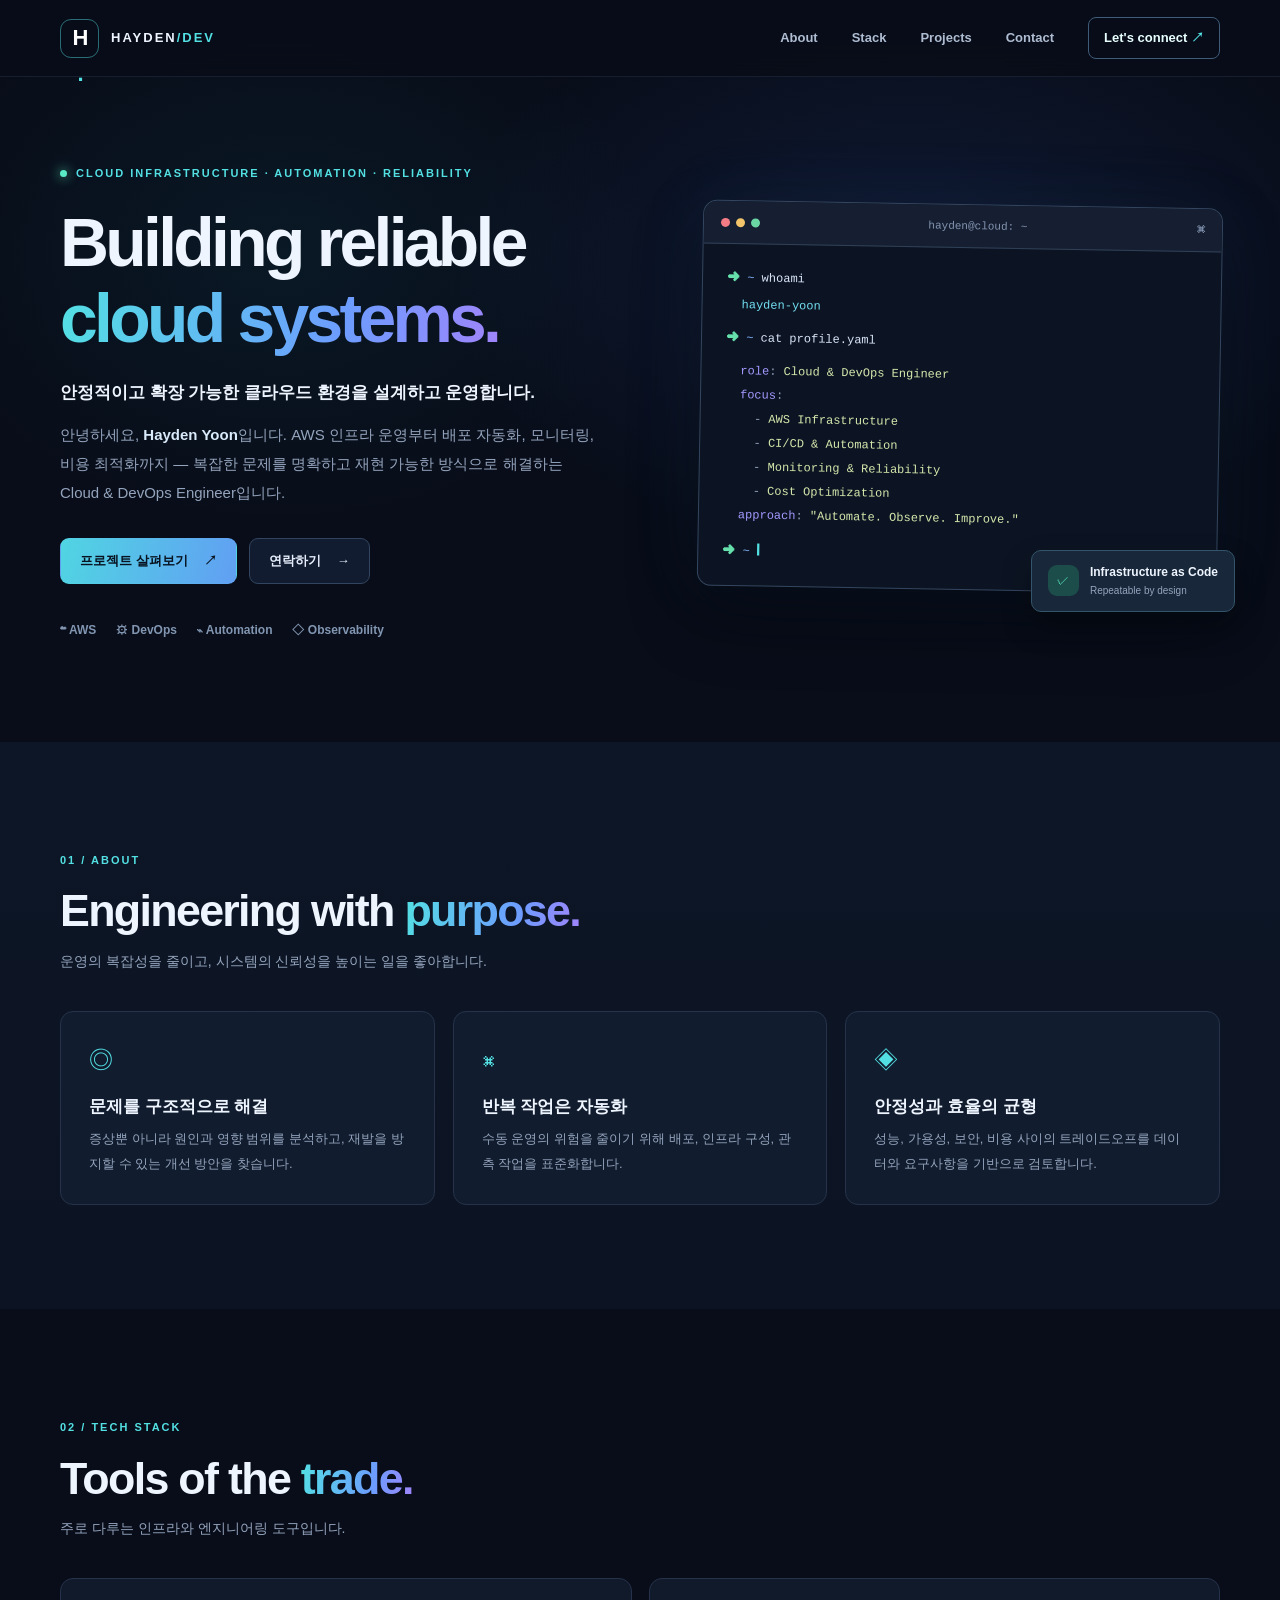
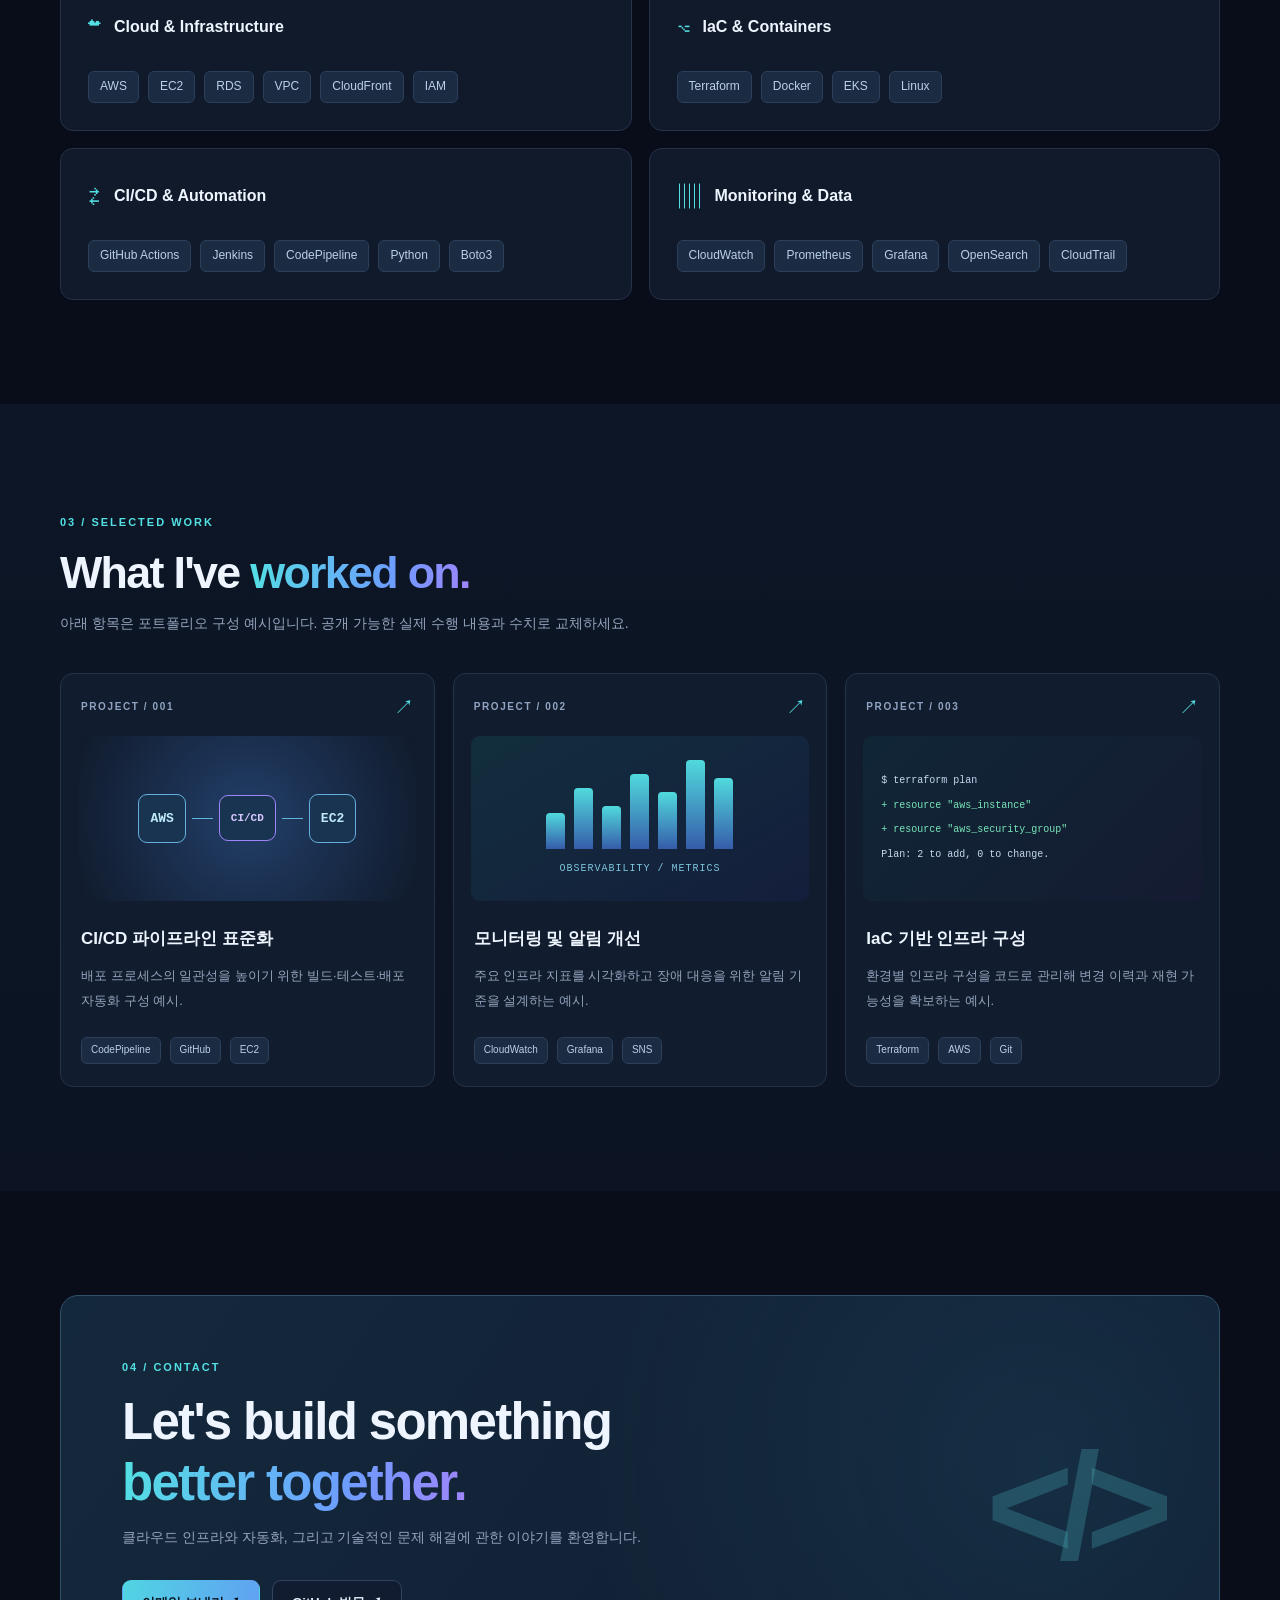
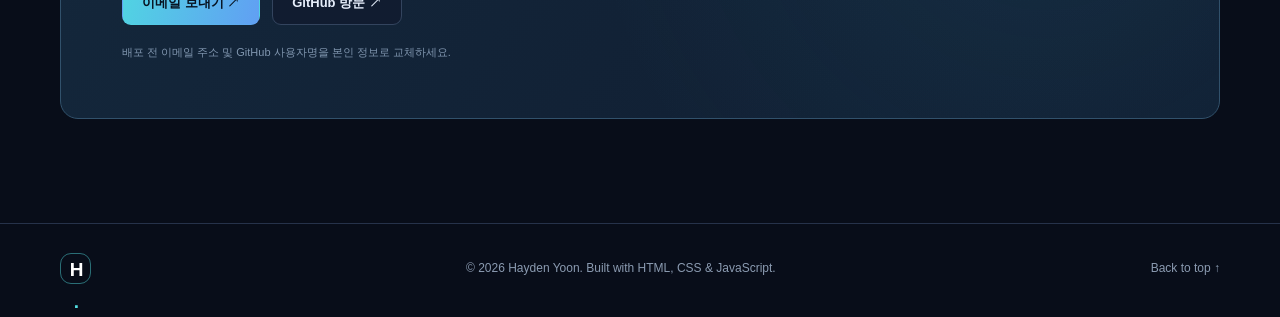
==== index.html @ d654cdaf "Add files via upload" ====
<!doctype html>
<html lang="ko">
<head>
  <meta charset="utf-8">
  <meta name="viewport" content="width=device-width, initial-scale=1">
  <meta name="theme-color" content="#080d19">
  <meta name="description" content="AWS Cloud & DevOps Engineer 포트폴리오 — 클라우드 아키텍처, 운영 자동화, 관측 가능성, 안정성 엔지니어링.">
  <title>Hayden Yoon | Cloud & DevOps Engineer</title>
  <link rel="icon" type="image/svg+xml" href="assets/favicon.svg">
  <link rel="stylesheet" href="assets/style.css">
  <script defer src="assets/main.js"></script>
</head>
<body>
  <a class="skip-link" href="#main">본문으로 이동</a>
  <div class="page-glow" aria-hidden="true"></div>
  <header class="site-header">
    <nav class="nav container" aria-label="주 메뉴">
      <a class="brand" href="#home" aria-label="홈으로 이동"><span class="brand-mark">H<span>.</span></span><span class="brand-name">HAYDEN<span class="brand-muted">/DEV</span></span></a>
      <button class="menu-toggle" aria-label="메뉴 열기" aria-expanded="false" aria-controls="nav-links"><span></span><span></span><span></span></button>
      <div class="nav-links" id="nav-links">
        <a href="#about">About</a><a href="#skills">Stack</a><a href="#projects">Projects</a><a href="#contact">Contact</a>
        <a class="nav-cta" href="#contact">Let's connect <span aria-hidden="true">↗</span></a>
      </div>
    </nav>
  </header>
  <main id="main">
    <section class="hero container" id="home" aria-labelledby="hero-title">
      <div class="hero-copy">
        <p class="eyebrow"><span class="signal"></span> CLOUD INFRASTRUCTURE · AUTOMATION · RELIABILITY</p>
        <h1 id="hero-title">Building reliable<br><span class="gradient-text">cloud systems.</span></h1>
        <p class="hero-korean">안정적이고 확장 가능한 클라우드 환경을 설계하고 운영합니다.</p>
        <p class="hero-description">안녕하세요, <strong>Hayden Yoon</strong>입니다. AWS 인프라 운영부터 배포 자동화, 모니터링, 비용 최적화까지 — 복잡한 문제를 명확하고 재현 가능한 방식으로 해결하는 Cloud &amp; DevOps Engineer입니다.</p>
        <div class="hero-actions"><a class="button primary" href="#projects">프로젝트 살펴보기 <span aria-hidden="true">↗</span></a><a class="button secondary" href="#contact">연락하기 <span aria-hidden="true">→</span></a></div>
        <div class="hero-tags"><span>☁ AWS</span><span>⚙ DevOps</span><span>⌁ Automation</span><span>◇ Observability</span></div>
      </div>
      <div class="terminal-wrap" aria-label="엔지니어 프로필 터미널 스타일 소개">
        <div class="terminal"><div class="terminal-top"><span class="dots"><i></i><i></i><i></i></span><span>hayden@cloud: ~</span><span class="terminal-icon">⌘</span></div>
          <div class="terminal-body"><div><span class="prompt">➜</span> <span class="path">~</span> whoami</div><p class="terminal-highlight">hayden-yoon</p><div><span class="prompt">➜</span> <span class="path">~</span> cat profile.yaml</div><div class="yaml"><div><span class="key">role</span>: <span class="value">Cloud &amp; DevOps Engineer</span></div><div><span class="key">focus</span>:</div><div>  - <span class="value">AWS Infrastructure</span></div><div>  - <span class="value">CI/CD &amp; Automation</span></div><div>  - <span class="value">Monitoring &amp; Reliability</span></div><div>  - <span class="value">Cost Optimization</span></div><div><span class="key">approach</span>: <span class="value">"Automate. Observe. Improve."</span></div></div><div><span class="prompt">➜</span> <span class="path">~</span> <span class="cursor">▍</span></div></div>
        </div><div class="floating-note"><span class="note-icon">✓</span><span><strong>Infrastructure as Code</strong><small>Repeatable by design</small></span></div>
      </div>
    </section>
    <section class="section section-about" id="about"><div class="container"><div class="section-heading"><span class="section-num">01 / ABOUT</span><h2>Engineering with <span class="gradient-text">purpose.</span></h2><p>운영의 복잡성을 줄이고, 시스템의 신뢰성을 높이는 일을 좋아합니다.</p></div><div class="about-grid"><div class="about-feature"><div class="feature-icon">◎</div><h3>문제를 구조적으로 해결</h3><p>증상뿐 아니라 원인과 영향 범위를 분석하고, 재발을 방지할 수 있는 개선 방안을 찾습니다.</p></div><div class="about-feature"><div class="feature-icon">⌘</div><h3>반복 작업은 자동화</h3><p>수동 운영의 위험을 줄이기 위해 배포, 인프라 구성, 관측 작업을 표준화합니다.</p></div><div class="about-feature"><div class="feature-icon">◈</div><h3>안정성과 효율의 균형</h3><p>성능, 가용성, 보안, 비용 사이의 트레이드오프를 데이터와 요구사항을 기반으로 검토합니다.</p></div></div></div></section>
    <section class="section" id="skills"><div class="container"><div class="section-heading"><span class="section-num">02 / TECH STACK</span><h2>Tools of the <span class="gradient-text">trade.</span></h2><p>주로 다루는 인프라와 엔지니어링 도구입니다.</p></div><div class="skills-grid">
      <article class="skill-card"><div class="skill-card-top"><span class="skill-symbol">☁</span><h3>Cloud &amp; Infrastructure</h3></div><div class="chip-list"><span>AWS</span><span>EC2</span><span>RDS</span><span>VPC</span><span>CloudFront</span><span>IAM</span></div></article>
      <article class="skill-card"><div class="skill-card-top"><span class="skill-symbol">⌥</span><h3>IaC &amp; Containers</h3></div><div class="chip-list"><span>Terraform</span><span>Docker</span><span>EKS</span><span>Linux</span></div></article>
      <article class="skill-card"><div class="skill-card-top"><span class="skill-symbol">⇄</span><h3>CI/CD &amp; Automation</h3></div><div class="chip-list"><span>GitHub Actions</span><span>Jenkins</span><span>CodePipeline</span><span>Python</span><span>Boto3</span></div></article>
      <article class="skill-card"><div class="skill-card-top"><span class="skill-symbol">▥</span><h3>Monitoring &amp; Data</h3></div><div class="chip-list"><span>CloudWatch</span><span>Prometheus</span><span>Grafana</span><span>OpenSearch</span><span>CloudTrail</span></div></article>
    </div></div></section>
    <section class="section section-projects" id="projects"><div class="container"><div class="section-heading"><span class="section-num">03 / SELECTED WORK</span><h2>What I've <span class="gradient-text">worked on.</span></h2><p>아래 항목은 포트폴리오 구성 예시입니다. 공개 가능한 실제 수행 내용과 수치로 교체하세요.</p></div><div class="project-grid">
      <article class="project-card"><div class="project-top"><span class="project-index">PROJECT / 001</span><span class="project-decoration">↗</span></div><div class="project-visual visual-one" aria-hidden="true"><span class="visual-node">AWS</span><span class="visual-line"></span><span class="visual-node small">CI/CD</span><span class="visual-line"></span><span class="visual-node">EC2</span></div><div class="project-content"><h3>CI/CD 파이프라인 표준화</h3><p>배포 프로세스의 일관성을 높이기 위한 빌드·테스트·배포 자동화 구성 예시.</p><div class="project-tags"><span>CodePipeline</span><span>GitHub</span><span>EC2</span></div></div></article>
      <article class="project-card"><div class="project-top"><span class="project-index">PROJECT / 002</span><span class="project-decoration">↗</span></div><div class="project-visual visual-two" aria-hidden="true"><div class="bar-chart"><i></i><i></i><i></i><i></i><i></i><i></i><i></i></div><span class="chart-label">OBSERVABILITY / METRICS</span></div><div class="project-content"><h3>모니터링 및 알림 개선</h3><p>주요 인프라 지표를 시각화하고 장애 대응을 위한 알림 기준을 설계하는 예시.</p><div class="project-tags"><span>CloudWatch</span><span>Grafana</span><span>SNS</span></div></div></article>
      <article class="project-card"><div class="project-top"><span class="project-index">PROJECT / 003</span><span class="project-decoration">↗</span></div><div class="project-visual visual-three" aria-hidden="true"><div class="code-lines"><span>$ terraform plan</span><span class="green">+ resource "aws_instance"</span><span class="green">+ resource "aws_security_group"</span><span>Plan: 2 to add, 0 to change.</span></div></div><div class="project-content"><h3>IaC 기반 인프라 구성</h3><p>환경별 인프라 구성을 코드로 관리해 변경 이력과 재현 가능성을 확보하는 예시.</p><div class="project-tags"><span>Terraform</span><span>AWS</span><span>Git</span></div></div></article>
    </div></div></section>
    <section class="section contact-section" id="contact"><div class="container"><div class="contact-panel"><div><span class="section-num">04 / CONTACT</span><h2>Let's build something<br><span class="gradient-text">better together.</span></h2><p>클라우드 인프라와 자동화, 그리고 기술적인 문제 해결에 관한 이야기를 환영합니다.</p><div class="contact-actions"><a class="button primary" id="email-link" href="mailto:YOUR_EMAIL@example.com">이메일 보내기 ↗</a><a class="button secondary" id="github-link" href="https://github.com/YOUR_USERNAME" target="_blank" rel="noopener noreferrer">GitHub 방문 ↗</a></div><p class="contact-hint">배포 전 이메일 주소 및 GitHub 사용자명을 본인 정보로 교체하세요.</p></div><div class="contact-decoration" aria-hidden="true">&lt;/&gt;</div></div></div></section>
  </main>
  <footer class="site-footer"><div class="container footer-inner"><a class="footer-brand" href="#home">H<span>.</span></a><span>© <span id="year">2026</span> Hayden Yoon. Built with HTML, CSS &amp; JavaScript.</span><a href="#home">Back to top ↑</a></div></footer>
</body></html>
---- assets/style.css ----
:root{color-scheme:dark;--bg:#080d19;--panel:#101a2b;--panel-soft:#101728;--line:#26324a;--text:#eef5ff;--muted:#94a4bd;--cyan:#53e0e3;--blue:#6d9cff;--violet:#a084fb;--max:1160px}*{box-sizing:border-box}html{scroll-behavior:smooth;scroll-padding-top:90px}body{margin:0;background:var(--bg);color:var(--text);font-family:Inter,ui-sans-serif,-apple-system,BlinkMacSystemFont,"Segoe UI",sans-serif;line-height:1.65;-webkit-font-smoothing:antialiased}a{color:inherit;text-decoration:none}button{font:inherit}.container{width:min(var(--max),calc(100% - 48px));margin:auto}.page-glow{position:absolute;z-index:-1;inset:0 0 auto;height:790px;pointer-events:none;background:radial-gradient(ellipse 600px 370px at 71% 34%,rgba(54,91,189,.17),transparent 78%),radial-gradient(ellipse 500px 360px at 22% 32%,rgba(26,141,162,.09),transparent 75%)}.skip-link{position:absolute;left:10px;top:-80px;background:#fff;color:#111;padding:10px;z-index:20}.skip-link:focus{top:10px}.site-header{position:sticky;top:0;z-index:10;border-bottom:1px solid rgba(130,157,200,.13);background:rgba(8,13,25,.88);backdrop-filter:blur(20px)}.nav{height:76px;display:flex;align-items:center;justify-content:space-between}.brand{display:flex;align-items:center;gap:12px;font-size:13px;letter-spacing:2px;font-weight:800}.brand-mark,.footer-brand{display:grid;place-items:center;width:39px;height:39px;border:1px solid rgba(83,224,227,.46);border-radius:11px;font-size:22px;font-weight:900;letter-spacing:-2px;color:#fff}.brand-mark span,.footer-brand span{color:var(--cyan)}.brand-muted{color:var(--cyan)}.nav-links{display:flex;align-items:center;gap:34px}.nav-links>a{font-size:13px;color:#afbdd2;font-weight:600;transition:color .2s}.nav-links>a:hover,.nav-links>a:focus-visible{color:var(--cyan)}.nav-links .nav-cta{border:1px solid #3e5c78;border-radius:8px;padding:9px 15px;color:#e8ffff}.nav-cta span{color:var(--cyan)}.menu-toggle{display:none}.hero{min-height:665px;display:grid;grid-template-columns:1.12fr 1fr;align-items:center;gap:58px;padding-top:75px;padding-bottom:100px}.eyebrow,.section-num{font-size:11px;letter-spacing:2px;font-weight:800;color:var(--cyan)}.eyebrow{display:flex;align-items:center;gap:9px;white-space:nowrap}.signal{width:7px;height:7px;border-radius:50%;background:#59ebc5;box-shadow:0 0 12px #59ebc5}.hero h1{font-size:clamp(46px,5.3vw,75px);line-height:1.12;letter-spacing:-3.7px;margin:22px 0 22px;font-weight:850}.gradient-text{background:linear-gradient(100deg,var(--cyan),var(--blue) 65%,var(--violet));color:transparent;background-clip:text;-webkit-background-clip:text}.hero-korean{font-size:17px;font-weight:650;margin:0 0 13px}.hero-description{max-width:540px;font-size:15px;color:var(--muted);line-height:1.95;margin:0}.hero-description strong{color:#d9eafa}.hero-actions,.contact-actions{display:flex;gap:12px;flex-wrap:wrap;margin-top:31px}.button{min-height:45px;display:inline-flex;align-items:center;justify-content:center;gap:16px;padding:11px 19px;border:1px solid var(--line);border-radius:9px;font-size:13px;font-weight:750;transition:transform .2s,background .2s,border-color .2s}.button:hover{transform:translateY(-2px)}.button:focus-visible,.nav a:focus-visible,.menu-toggle:focus-visible{outline:2px solid var(--cyan);outline-offset:4px}.button.primary{background:linear-gradient(105deg,#50d5e2,#619ff3);color:#071321;border-color:transparent}.button.secondary{background:#111c30;color:#e6eefb;border-color:#33445e}.button.secondary:hover{border-color:var(--cyan)}.hero-tags{display:flex;flex-wrap:wrap;gap:20px;margin-top:37px;color:#8296b2;font-size:12px;font-weight:650}.terminal-wrap{position:relative}.terminal{border:1px solid #34465f;border-radius:14px;background:#0c1423;box-shadow:0 30px 70px rgba(0,0,0,.32),0 0 75px rgba(51,120,192,.09);transform:rotate(1deg);overflow:hidden}.terminal-top{height:43px;background:#161f31;border-bottom:1px solid #304057;display:flex;align-items:center;justify-content:space-between;padding:0 17px;color:#8394b1;font-size:11px;font-family:ui-monospace,SFMono-Regular,Consolas,monospace}.dots{display:flex;gap:6px}.dots i{display:block;border-radius:50%;width:9px;height:9px;background:#f47c85}.dots i:nth-child(2){background:#f2c56a}.dots i:nth-child(3){background:#6ad6a4}.terminal-icon{font-size:18px}.terminal-body{min-height:333px;padding:22px 25px;font-family:ui-monospace,SFMono-Regular,Consolas,monospace;font-size:12px;line-height:2;color:#d8e4f7}.prompt{color:#67e1ac}.path{color:#82b4ff}.terminal-highlight{color:#72def0;margin:3px 0 9px 14px}.yaml{padding-left:14px;margin:9px 0 12px;color:#93a2bc;white-space:pre-wrap}.key{color:#a599ff}.value{color:#d6e7ac}.cursor{color:var(--cyan);animation:blink 1s infinite}@keyframes blink{50%{opacity:0}}.floating-note{position:absolute;bottom:-22px;right:-15px;display:flex;gap:11px;align-items:center;padding:12px 16px;background:#182739;border:1px solid #33546a;box-shadow:0 14px 30px #0005;border-radius:10px;font-size:12px}.note-icon{display:grid;place-items:center;width:31px;height:31px;border-radius:9px;color:#56eebc;background:#1c4d4a}.floating-note strong,.floating-note small{display:block}.floating-note small{color:var(--muted)}.section{padding:104px 0}.section-about,.section-projects{background:linear-gradient(180deg,#0d1626,#0c1423)}.section-heading{margin-bottom:38px}.section-heading h2,.contact-panel h2{margin:12px 0;font-size:clamp(30px,3.5vw,45px);line-height:1.2;letter-spacing:-1.7px}.section-heading p,.contact-panel p{margin:0;color:var(--muted);font-size:14px}.about-grid{display:grid;grid-template-columns:repeat(3,1fr);gap:18px}.about-feature,.skill-card,.project-card{border:1px solid var(--line);background:rgba(20,31,50,.74);border-radius:13px}.about-feature{padding:28px}.feature-icon{font-size:24px;color:var(--cyan)}.about-feature h3{font-size:17px;margin:13px 0 6px}.about-feature p,.project-content p{color:var(--muted);font-size:13px;line-height:1.9;margin:0}.skills-grid{display:grid;grid-template-columns:repeat(2,1fr);gap:17px}.skill-card{padding:27px}.skill-card-top{display:flex;align-items:center;gap:13px;margin-bottom:23px}.skill-symbol{font-size:25px;color:var(--cyan)}.skill-card h3{font-size:16px;margin:0}.chip-list,.project-tags{display:flex;gap:9px;flex-wrap:wrap}.chip-list span,.project-tags span{font-size:12px;color:#bad0e8;background:#1b2b42;border:1px solid #2c405b;border-radius:6px;padding:5px 11px}.project-grid{display:grid;grid-template-columns:repeat(3,1fr);gap:18px}.project-card{overflow:hidden;display:flex;flex-direction:column;transition:transform .2s,border-color .2s}.project-card:hover{transform:translateY(-4px);border-color:#557b9c}.project-top{padding:17px 20px 0;display:flex;align-items:center;justify-content:space-between}.project-index{color:#91a5c2;font-size:10px;font-weight:800;letter-spacing:1.6px}.project-decoration{color:var(--cyan);font-size:20px}.project-visual{height:165px;margin:12px 17px 0;border-radius:9px;display:flex;justify-content:center;align-items:center;overflow:hidden}.visual-one{background:radial-gradient(circle at 50% 50%,#223f69,#101a2b);gap:6px}.visual-node{border:1px solid #66afdc;padding:13px 11px;border-radius:9px;background:#193451;color:#bfeafa;font-family:monospace;font-size:13px;font-weight:800}.visual-node.small{color:#d6c7ff;border-color:#a084fb;font-size:11px}.visual-line{height:1px;width:21px;background:#61b5db}.visual-two{background:linear-gradient(150deg,#122e3d,#141e3c);flex-direction:column;gap:12px}.bar-chart{height:89px;display:flex;align-items:end;gap:9px}.bar-chart i{display:block;width:19px;border-radius:4px 4px 0 0;background:linear-gradient(#50dadd,#365caa);height:40%}.bar-chart i:nth-child(2){height:68%}.bar-chart i:nth-child(3){height:48%}.bar-chart i:nth-child(4){height:84%}.bar-chart i:nth-child(5){height:64%}.bar-chart i:nth-child(6){height:100%}.bar-chart i:nth-child(7){height:79%}.chart-label{color:#7dc5db;font-size:10px;letter-spacing:1px;font-family:monospace}.visual-three{background:linear-gradient(135deg,#102636,#151b32);justify-content:flex-start;padding:18px}.code-lines{display:flex;flex-direction:column;font-size:10px;gap:8px;color:#c4d9f1;font-family:ui-monospace,monospace}.code-lines .green{color:#79e6ba}.project-content{padding:24px 20px 22px;flex:1;display:flex;flex-direction:column}.project-content h3{font-size:17px;margin:0 0 11px}.project-tags{margin-top:auto;padding-top:24px}.project-tags span{font-size:10px;padding:4px 9px}.contact-panel{border:1px solid #31516b;border-radius:18px;background:radial-gradient(circle at 85% 40%,rgba(51,145,170,.13),transparent 45%),linear-gradient(125deg,#14283c,#101d31);padding:57px 61px;display:flex;align-items:center;justify-content:space-between;gap:30px}.contact-panel h2{font-size:clamp(33px,4vw,51px)}.contact-panel p{max-width:540px}.contact-decoration{font-weight:900;color:rgba(93,216,221,.22);font-size:clamp(70px,12vw,150px);white-space:nowrap;letter-spacing:-15px}.contact-hint{font-size:11px!important;margin-top:18px!important;color:#8096af!important}.site-footer{border-top:1px solid var(--line);padding:29px 0}.footer-inner{display:flex;align-items:center;justify-content:space-between;gap:15px;color:#8b9bb1;font-size:12px}.footer-brand{width:31px;height:31px;font-size:19px}.footer-inner a:last-child:hover{color:var(--cyan)}@media(max-width:980px){.hero{grid-template-columns:1fr;gap:60px;padding-top:85px}.hero-copy{max-width:690px}.terminal-wrap{width:min(100%,580px);margin:auto}.project-grid{grid-template-columns:repeat(2,1fr)}.contact-decoration{display:none}}@media(max-width:670px){.container{width:min(var(--max),calc(100% - 36px))}.nav{height:65px}.menu-toggle{display:flex;flex-direction:column;gap:5px;justify-content:center;align-items:center;width:42px;height:42px;border:1px solid #35455d;background:#141e2d;border-radius:8px;cursor:pointer}.menu-toggle span{width:18px;height:2px;background:#c4d7ea}.nav-links{display:none;position:absolute;top:64px;left:0;right:0;background:#0d1728;border-bottom:1px solid var(--line);padding:22px;flex-direction:column;align-items:stretch;gap:18px}.nav-links.open{display:flex}.nav-links a{font-size:15px}.nav-links .nav-cta{text-align:center}.hero{padding-top:63px;padding-bottom:76px;min-height:0;gap:46px}.hero h1{font-size:clamp(42px,10vw,62px);letter-spacing:-2.6px}.eyebrow{font-size:9px;letter-spacing:1px;white-space:normal}.hero-korean{font-size:15px}.hero-description{font-size:14px}.hero-tags{gap:12px}.terminal-body{font-size:10px;padding:17px;min-height:292px}.floating-note{right:0}.section{padding:75px 0}.about-grid,.skills-grid,.project-grid{grid-template-columns:1fr}.contact-panel{padding:35px 23px}.contact-panel h2{font-size:34px}.footer-inner{flex-wrap:wrap}.footer-inner span{order:3;width:100%}}@media(prefers-reduced-motion:reduce){html{scroll-behavior:auto}*,*:before,*:after{animation:none!important;transition:none!important}}
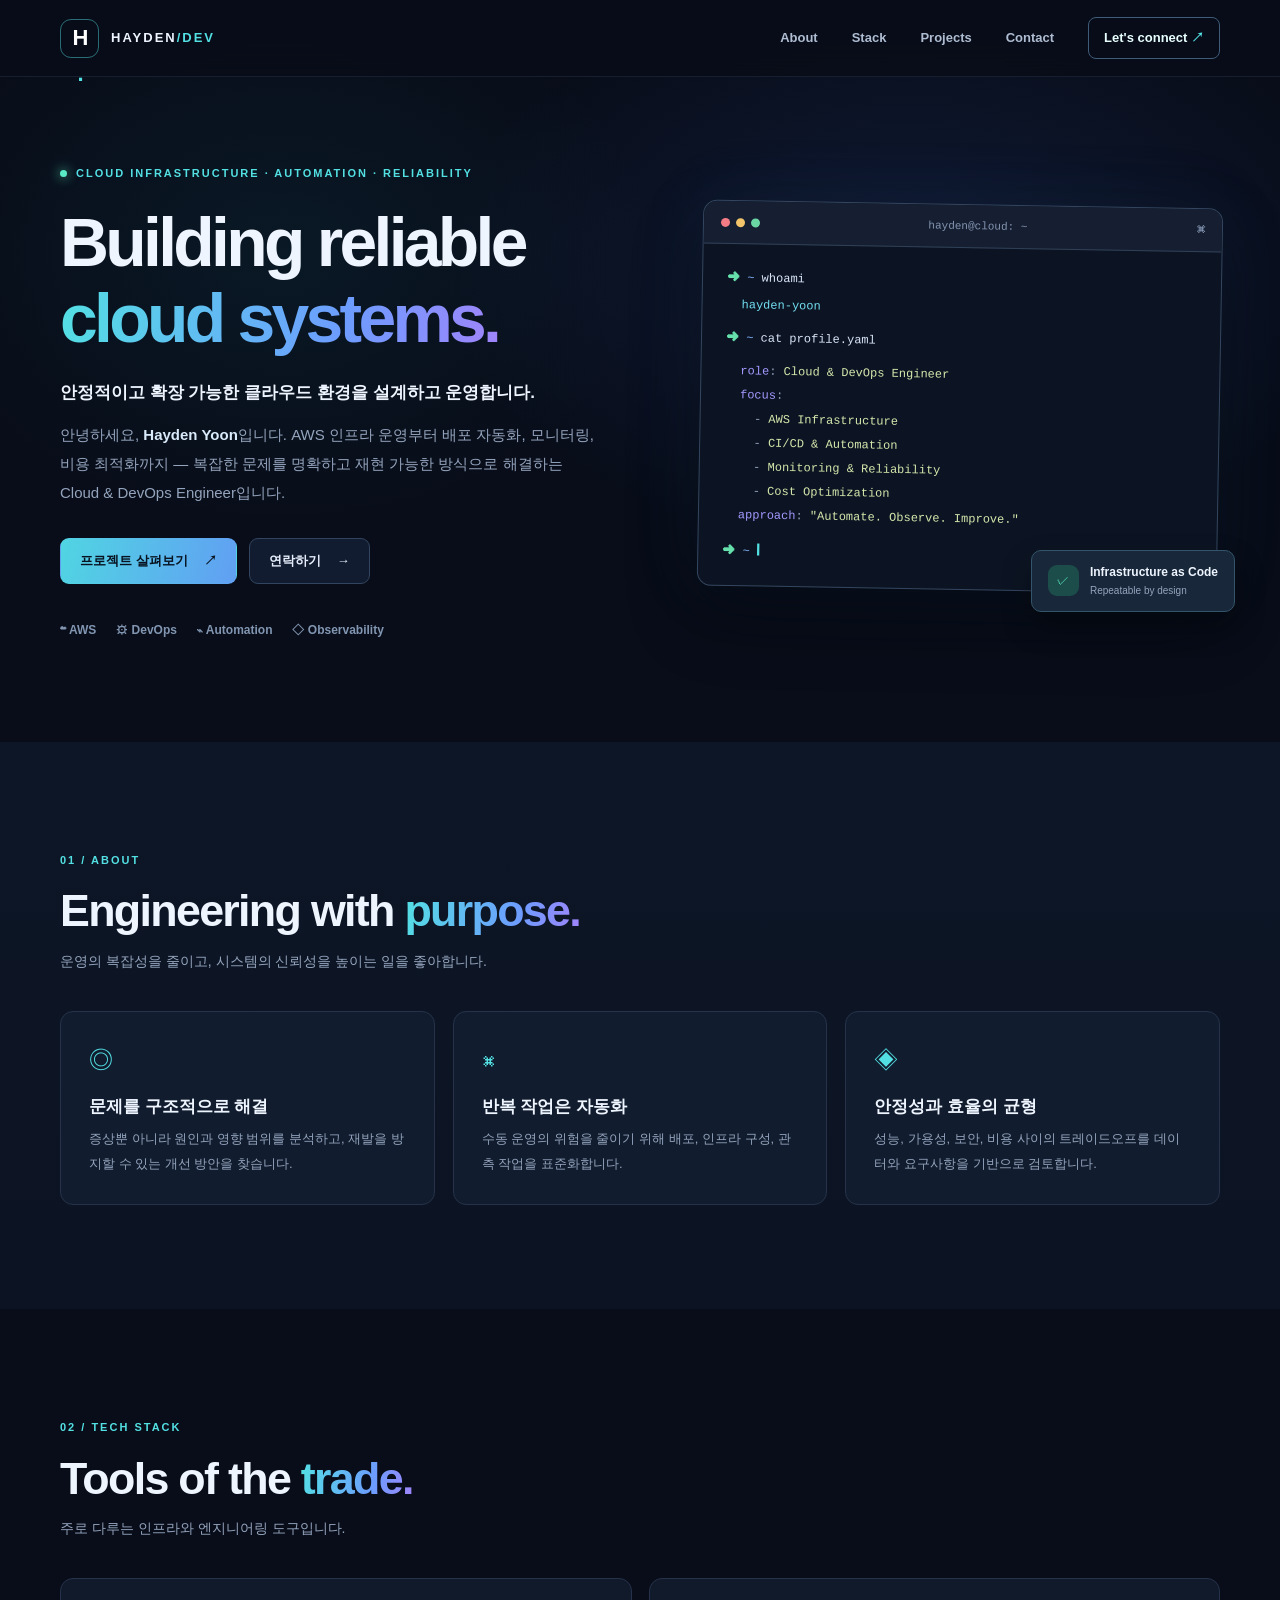
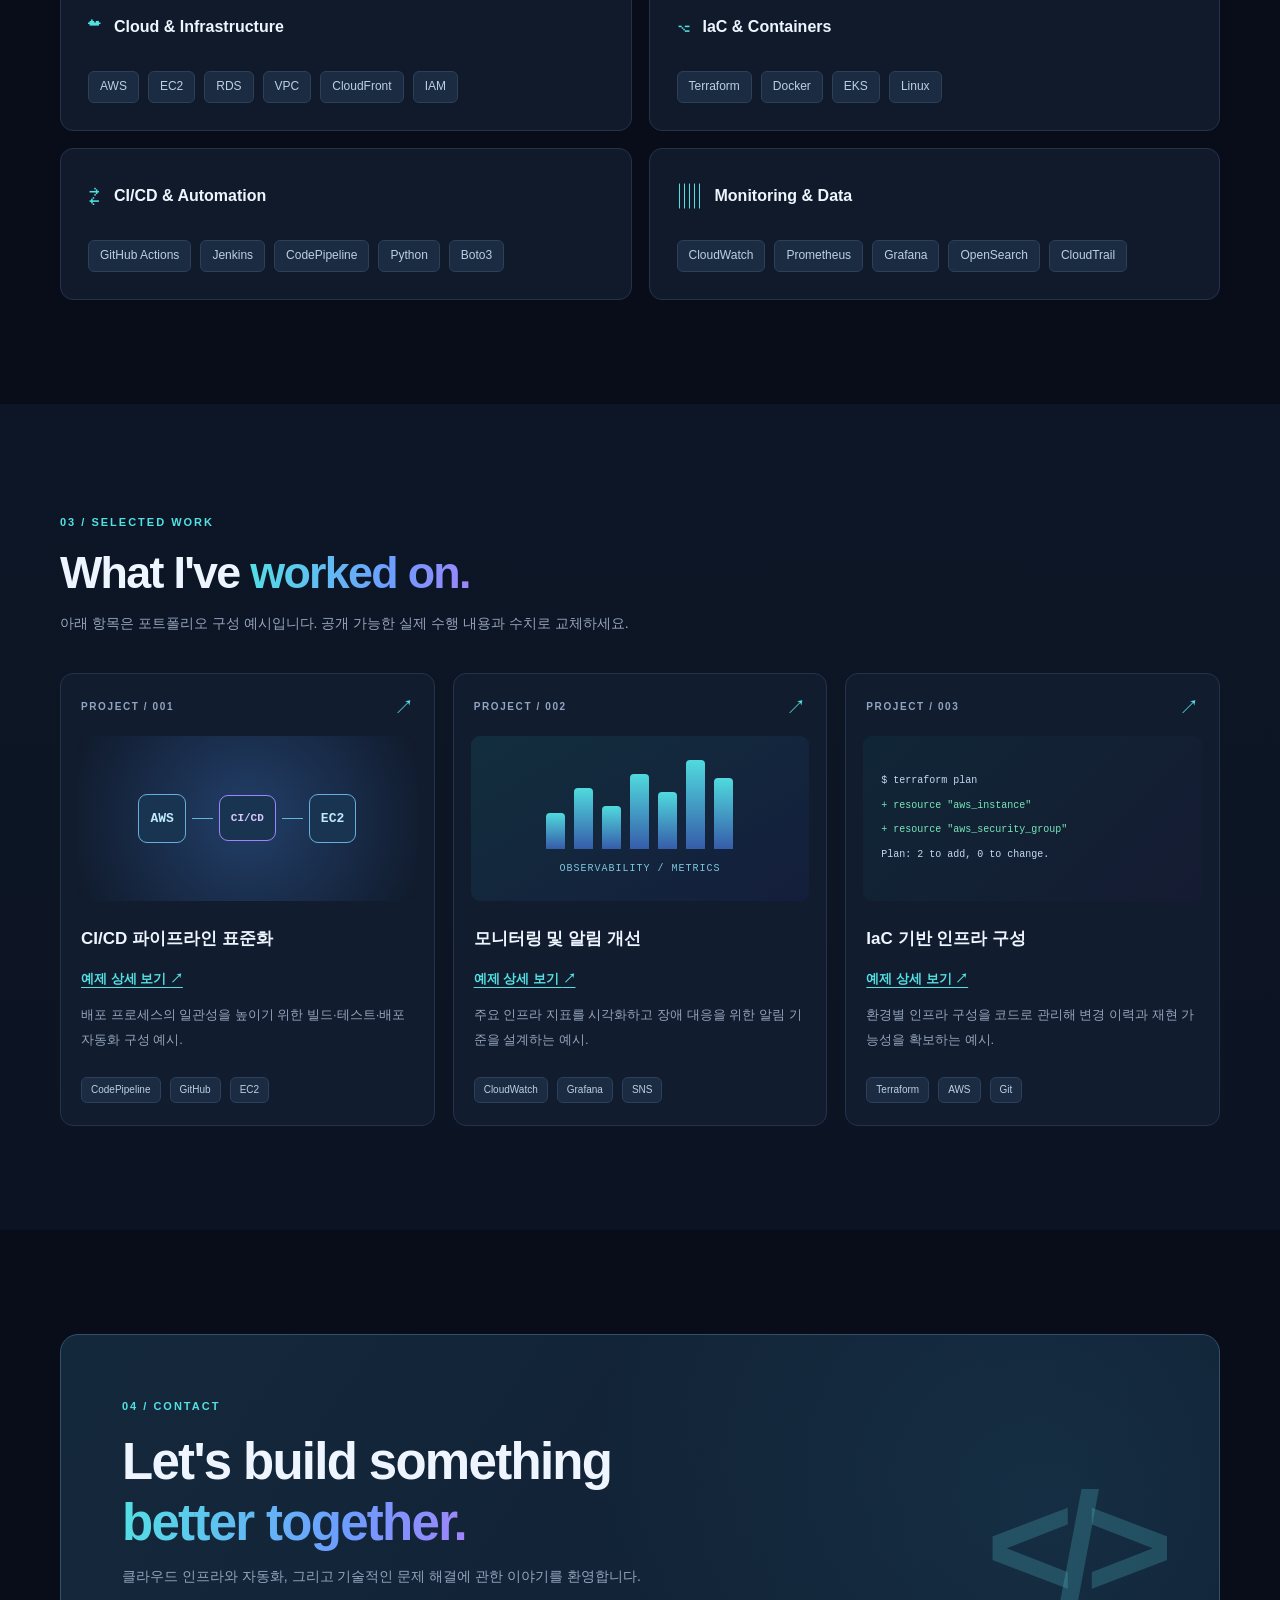
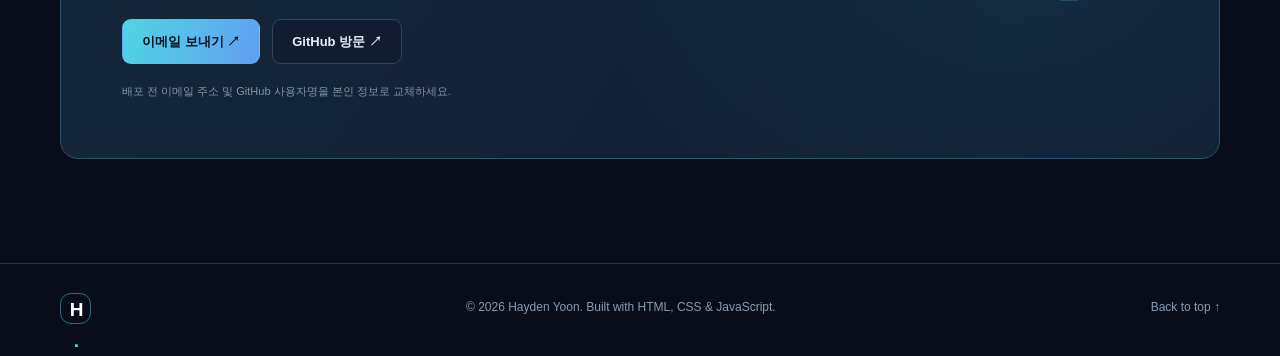
==== commit 5c01e017: "Add files via upload" ====
--- a/index.html
+++ b/index.html
@@ -19,7 +19,7 @@
       <button class="menu-toggle" aria-label="메뉴 열기" aria-expanded="false" aria-controls="nav-links"><span></span><span></span><span></span></button>
       <div class="nav-links" id="nav-links">
         <a href="#about">About</a><a href="#skills">Stack</a><a href="#projects">Projects</a><a href="#contact">Contact</a>
-        <a class="nav-cta" href="#contact">Let's connect <span aria-hidden="true">↗</span></a>
+        <a class="nav-cta" href="https://www.smileshark.kr/">Let's connect <span aria-hidden="true">↗</span></a>
       </div>
     </nav>
   </header>
@@ -47,9 +47,9 @@
       <article class="skill-card"><div class="skill-card-top"><span class="skill-symbol">▥</span><h3>Monitoring &amp; Data</h3></div><div class="chip-list"><span>CloudWatch</span><span>Prometheus</span><span>Grafana</span><span>OpenSearch</span><span>CloudTrail</span></div></article>
     </div></div></section>
     <section class="section section-projects" id="projects"><div class="container"><div class="section-heading"><span class="section-num">03 / SELECTED WORK</span><h2>What I've <span class="gradient-text">worked on.</span></h2><p>아래 항목은 포트폴리오 구성 예시입니다. 공개 가능한 실제 수행 내용과 수치로 교체하세요.</p></div><div class="project-grid">
-      <article class="project-card"><div class="project-top"><span class="project-index">PROJECT / 001</span><span class="project-decoration">↗</span></div><div class="project-visual visual-one" aria-hidden="true"><span class="visual-node">AWS</span><span class="visual-line"></span><span class="visual-node small">CI/CD</span><span class="visual-line"></span><span class="visual-node">EC2</span></div><div class="project-content"><h3>CI/CD 파이프라인 표준화</h3><p>배포 프로세스의 일관성을 높이기 위한 빌드·테스트·배포 자동화 구성 예시.</p><div class="project-tags"><span>CodePipeline</span><span>GitHub</span><span>EC2</span></div></div></article>
-      <article class="project-card"><div class="project-top"><span class="project-index">PROJECT / 002</span><span class="project-decoration">↗</span></div><div class="project-visual visual-two" aria-hidden="true"><div class="bar-chart"><i></i><i></i><i></i><i></i><i></i><i></i><i></i></div><span class="chart-label">OBSERVABILITY / METRICS</span></div><div class="project-content"><h3>모니터링 및 알림 개선</h3><p>주요 인프라 지표를 시각화하고 장애 대응을 위한 알림 기준을 설계하는 예시.</p><div class="project-tags"><span>CloudWatch</span><span>Grafana</span><span>SNS</span></div></div></article>
-      <article class="project-card"><div class="project-top"><span class="project-index">PROJECT / 003</span><span class="project-decoration">↗</span></div><div class="project-visual visual-three" aria-hidden="true"><div class="code-lines"><span>$ terraform plan</span><span class="green">+ resource "aws_instance"</span><span class="green">+ resource "aws_security_group"</span><span>Plan: 2 to add, 0 to change.</span></div></div><div class="project-content"><h3>IaC 기반 인프라 구성</h3><p>환경별 인프라 구성을 코드로 관리해 변경 이력과 재현 가능성을 확보하는 예시.</p><div class="project-tags"><span>Terraform</span><span>AWS</span><span>Git</span></div></div></article>
+      <article class="project-card"><div class="project-top"><span class="project-index">PROJECT / 001</span><span class="project-decoration">↗</span></div><div class="project-visual visual-one" aria-hidden="true"><span class="visual-node">AWS</span><span class="visual-line"></span><span class="visual-node small">CI/CD</span><span class="visual-line"></span><span class="visual-node">EC2</span></div><div class="project-content"><h3>CI/CD 파이프라인 표준화</h3><a class="project-detail-link" href="projects/cicd/index.html" aria-label="CI/CD 파이프라인 표준화 예제 상세 보기">예제 상세 보기 <span aria-hidden="true">↗</span></a><p>배포 프로세스의 일관성을 높이기 위한 빌드·테스트·배포 자동화 구성 예시.</p><div class="project-tags"><span>CodePipeline</span><span>GitHub</span><span>EC2</span></div></div></article>
+      <article class="project-card"><div class="project-top"><span class="project-index">PROJECT / 002</span><span class="project-decoration">↗</span></div><div class="project-visual visual-two" aria-hidden="true"><div class="bar-chart"><i></i><i></i><i></i><i></i><i></i><i></i><i></i></div><span class="chart-label">OBSERVABILITY / METRICS</span></div><div class="project-content"><h3>모니터링 및 알림 개선</h3><a class="project-detail-link" href="projects/monitoring/index.html" aria-label="모니터링 및 알림 개선 예제 상세 보기">예제 상세 보기 <span aria-hidden="true">↗</span></a><p>주요 인프라 지표를 시각화하고 장애 대응을 위한 알림 기준을 설계하는 예시.</p><div class="project-tags"><span>CloudWatch</span><span>Grafana</span><span>SNS</span></div></div></article>
+      <article class="project-card"><div class="project-top"><span class="project-index">PROJECT / 003</span><span class="project-decoration">↗</span></div><div class="project-visual visual-three" aria-hidden="true"><div class="code-lines"><span>$ terraform plan</span><span class="green">+ resource "aws_instance"</span><span class="green">+ resource "aws_security_group"</span><span>Plan: 2 to add, 0 to change.</span></div></div><div class="project-content"><h3>IaC 기반 인프라 구성</h3><a class="project-detail-link" href="projects/iac/index.html" aria-label="IaC 기반 인프라 구성 예제 상세 보기">예제 상세 보기 <span aria-hidden="true">↗</span></a><p>환경별 인프라 구성을 코드로 관리해 변경 이력과 재현 가능성을 확보하는 예시.</p><div class="project-tags"><span>Terraform</span><span>AWS</span><span>Git</span></div></div></article>
     </div></div></section>
     <section class="section contact-section" id="contact"><div class="container"><div class="contact-panel"><div><span class="section-num">04 / CONTACT</span><h2>Let's build something<br><span class="gradient-text">better together.</span></h2><p>클라우드 인프라와 자동화, 그리고 기술적인 문제 해결에 관한 이야기를 환영합니다.</p><div class="contact-actions"><a class="button primary" id="email-link" href="mailto:YOUR_EMAIL@example.com">이메일 보내기 ↗</a><a class="button secondary" id="github-link" href="https://github.com/YOUR_USERNAME" target="_blank" rel="noopener noreferrer">GitHub 방문 ↗</a></div><p class="contact-hint">배포 전 이메일 주소 및 GitHub 사용자명을 본인 정보로 교체하세요.</p></div><div class="contact-decoration" aria-hidden="true">&lt;/&gt;</div></div></div></section>
   </main>
--- a/assets/style.css
+++ b/assets/style.css
@@ -1 +1,5 @@
 :root{color-scheme:dark;--bg:#080d19;--panel:#101a2b;--panel-soft:#101728;--line:#26324a;--text:#eef5ff;--muted:#94a4bd;--cyan:#53e0e3;--blue:#6d9cff;--violet:#a084fb;--max:1160px}*{box-sizing:border-box}html{scroll-behavior:smooth;scroll-padding-top:90px}body{margin:0;background:var(--bg);color:var(--text);font-family:Inter,ui-sans-serif,-apple-system,BlinkMacSystemFont,"Segoe UI",sans-serif;line-height:1.65;-webkit-font-smoothing:antialiased}a{color:inherit;text-decoration:none}button{font:inherit}.container{width:min(var(--max),calc(100% - 48px));margin:auto}.page-glow{position:absolute;z-index:-1;inset:0 0 auto;height:790px;pointer-events:none;background:radial-gradient(ellipse 600px 370px at 71% 34%,rgba(54,91,189,.17),transparent 78%),radial-gradient(ellipse 500px 360px at 22% 32%,rgba(26,141,162,.09),transparent 75%)}.skip-link{position:absolute;left:10px;top:-80px;background:#fff;color:#111;padding:10px;z-index:20}.skip-link:focus{top:10px}.site-header{position:sticky;top:0;z-index:10;border-bottom:1px solid rgba(130,157,200,.13);background:rgba(8,13,25,.88);backdrop-filter:blur(20px)}.nav{height:76px;display:flex;align-items:center;justify-content:space-between}.brand{display:flex;align-items:center;gap:12px;font-size:13px;letter-spacing:2px;font-weight:800}.brand-mark,.footer-brand{display:grid;place-items:center;width:39px;height:39px;border:1px solid rgba(83,224,227,.46);border-radius:11px;font-size:22px;font-weight:900;letter-spacing:-2px;color:#fff}.brand-mark span,.footer-brand span{color:var(--cyan)}.brand-muted{color:var(--cyan)}.nav-links{display:flex;align-items:center;gap:34px}.nav-links>a{font-size:13px;color:#afbdd2;font-weight:600;transition:color .2s}.nav-links>a:hover,.nav-links>a:focus-visible{color:var(--cyan)}.nav-links .nav-cta{border:1px solid #3e5c78;border-radius:8px;padding:9px 15px;color:#e8ffff}.nav-cta span{color:var(--cyan)}.menu-toggle{display:none}.hero{min-height:665px;display:grid;grid-template-columns:1.12fr 1fr;align-items:center;gap:58px;padding-top:75px;padding-bottom:100px}.eyebrow,.section-num{font-size:11px;letter-spacing:2px;font-weight:800;color:var(--cyan)}.eyebrow{display:flex;align-items:center;gap:9px;white-space:nowrap}.signal{width:7px;height:7px;border-radius:50%;background:#59ebc5;box-shadow:0 0 12px #59ebc5}.hero h1{font-size:clamp(46px,5.3vw,75px);line-height:1.12;letter-spacing:-3.7px;margin:22px 0 22px;font-weight:850}.gradient-text{background:linear-gradient(100deg,var(--cyan),var(--blue) 65%,var(--violet));color:transparent;background-clip:text;-webkit-background-clip:text}.hero-korean{font-size:17px;font-weight:650;margin:0 0 13px}.hero-description{max-width:540px;font-size:15px;color:var(--muted);line-height:1.95;margin:0}.hero-description strong{color:#d9eafa}.hero-actions,.contact-actions{display:flex;gap:12px;flex-wrap:wrap;margin-top:31px}.button{min-height:45px;display:inline-flex;align-items:center;justify-content:center;gap:16px;padding:11px 19px;border:1px solid var(--line);border-radius:9px;font-size:13px;font-weight:750;transition:transform .2s,background .2s,border-color .2s}.button:hover{transform:translateY(-2px)}.button:focus-visible,.nav a:focus-visible,.menu-toggle:focus-visible{outline:2px solid var(--cyan);outline-offset:4px}.button.primary{background:linear-gradient(105deg,#50d5e2,#619ff3);color:#071321;border-color:transparent}.button.secondary{background:#111c30;color:#e6eefb;border-color:#33445e}.button.secondary:hover{border-color:var(--cyan)}.hero-tags{display:flex;flex-wrap:wrap;gap:20px;margin-top:37px;color:#8296b2;font-size:12px;font-weight:650}.terminal-wrap{position:relative}.terminal{border:1px solid #34465f;border-radius:14px;background:#0c1423;box-shadow:0 30px 70px rgba(0,0,0,.32),0 0 75px rgba(51,120,192,.09);transform:rotate(1deg);overflow:hidden}.terminal-top{height:43px;background:#161f31;border-bottom:1px solid #304057;display:flex;align-items:center;justify-content:space-between;padding:0 17px;color:#8394b1;font-size:11px;font-family:ui-monospace,SFMono-Regular,Consolas,monospace}.dots{display:flex;gap:6px}.dots i{display:block;border-radius:50%;width:9px;height:9px;background:#f47c85}.dots i:nth-child(2){background:#f2c56a}.dots i:nth-child(3){background:#6ad6a4}.terminal-icon{font-size:18px}.terminal-body{min-height:333px;padding:22px 25px;font-family:ui-monospace,SFMono-Regular,Consolas,monospace;font-size:12px;line-height:2;color:#d8e4f7}.prompt{color:#67e1ac}.path{color:#82b4ff}.terminal-highlight{color:#72def0;margin:3px 0 9px 14px}.yaml{padding-left:14px;margin:9px 0 12px;color:#93a2bc;white-space:pre-wrap}.key{color:#a599ff}.value{color:#d6e7ac}.cursor{color:var(--cyan);animation:blink 1s infinite}@keyframes blink{50%{opacity:0}}.floating-note{position:absolute;bottom:-22px;right:-15px;display:flex;gap:11px;align-items:center;padding:12px 16px;background:#182739;border:1px solid #33546a;box-shadow:0 14px 30px #0005;border-radius:10px;font-size:12px}.note-icon{display:grid;place-items:center;width:31px;height:31px;border-radius:9px;color:#56eebc;background:#1c4d4a}.floating-note strong,.floating-note small{display:block}.floating-note small{color:var(--muted)}.section{padding:104px 0}.section-about,.section-projects{background:linear-gradient(180deg,#0d1626,#0c1423)}.section-heading{margin-bottom:38px}.section-heading h2,.contact-panel h2{margin:12px 0;font-size:clamp(30px,3.5vw,45px);line-height:1.2;letter-spacing:-1.7px}.section-heading p,.contact-panel p{margin:0;color:var(--muted);font-size:14px}.about-grid{display:grid;grid-template-columns:repeat(3,1fr);gap:18px}.about-feature,.skill-card,.project-card{border:1px solid var(--line);background:rgba(20,31,50,.74);border-radius:13px}.about-feature{padding:28px}.feature-icon{font-size:24px;color:var(--cyan)}.about-feature h3{font-size:17px;margin:13px 0 6px}.about-feature p,.project-content p{color:var(--muted);font-size:13px;line-height:1.9;margin:0}.skills-grid{display:grid;grid-template-columns:repeat(2,1fr);gap:17px}.skill-card{padding:27px}.skill-card-top{display:flex;align-items:center;gap:13px;margin-bottom:23px}.skill-symbol{font-size:25px;color:var(--cyan)}.skill-card h3{font-size:16px;margin:0}.chip-list,.project-tags{display:flex;gap:9px;flex-wrap:wrap}.chip-list span,.project-tags span{font-size:12px;color:#bad0e8;background:#1b2b42;border:1px solid #2c405b;border-radius:6px;padding:5px 11px}.project-grid{display:grid;grid-template-columns:repeat(3,1fr);gap:18px}.project-card{overflow:hidden;display:flex;flex-direction:column;transition:transform .2s,border-color .2s}.project-card:hover{transform:translateY(-4px);border-color:#557b9c}.project-top{padding:17px 20px 0;display:flex;align-items:center;justify-content:space-between}.project-index{color:#91a5c2;font-size:10px;font-weight:800;letter-spacing:1.6px}.project-decoration{color:var(--cyan);font-size:20px}.project-visual{height:165px;margin:12px 17px 0;border-radius:9px;display:flex;justify-content:center;align-items:center;overflow:hidden}.visual-one{background:radial-gradient(circle at 50% 50%,#223f69,#101a2b);gap:6px}.visual-node{border:1px solid #66afdc;padding:13px 11px;border-radius:9px;background:#193451;color:#bfeafa;font-family:monospace;font-size:13px;font-weight:800}.visual-node.small{color:#d6c7ff;border-color:#a084fb;font-size:11px}.visual-line{height:1px;width:21px;background:#61b5db}.visual-two{background:linear-gradient(150deg,#122e3d,#141e3c);flex-direction:column;gap:12px}.bar-chart{height:89px;display:flex;align-items:end;gap:9px}.bar-chart i{display:block;width:19px;border-radius:4px 4px 0 0;background:linear-gradient(#50dadd,#365caa);height:40%}.bar-chart i:nth-child(2){height:68%}.bar-chart i:nth-child(3){height:48%}.bar-chart i:nth-child(4){height:84%}.bar-chart i:nth-child(5){height:64%}.bar-chart i:nth-child(6){height:100%}.bar-chart i:nth-child(7){height:79%}.chart-label{color:#7dc5db;font-size:10px;letter-spacing:1px;font-family:monospace}.visual-three{background:linear-gradient(135deg,#102636,#151b32);justify-content:flex-start;padding:18px}.code-lines{display:flex;flex-direction:column;font-size:10px;gap:8px;color:#c4d9f1;font-family:ui-monospace,monospace}.code-lines .green{color:#79e6ba}.project-content{padding:24px 20px 22px;flex:1;display:flex;flex-direction:column}.project-content h3{font-size:17px;margin:0 0 11px}.project-tags{margin-top:auto;padding-top:24px}.project-tags span{font-size:10px;padding:4px 9px}.contact-panel{border:1px solid #31516b;border-radius:18px;background:radial-gradient(circle at 85% 40%,rgba(51,145,170,.13),transparent 45%),linear-gradient(125deg,#14283c,#101d31);padding:57px 61px;display:flex;align-items:center;justify-content:space-between;gap:30px}.contact-panel h2{font-size:clamp(33px,4vw,51px)}.contact-panel p{max-width:540px}.contact-decoration{font-weight:900;color:rgba(93,216,221,.22);font-size:clamp(70px,12vw,150px);white-space:nowrap;letter-spacing:-15px}.contact-hint{font-size:11px!important;margin-top:18px!important;color:#8096af!important}.site-footer{border-top:1px solid var(--line);padding:29px 0}.footer-inner{display:flex;align-items:center;justify-content:space-between;gap:15px;color:#8b9bb1;font-size:12px}.footer-brand{width:31px;height:31px;font-size:19px}.footer-inner a:last-child:hover{color:var(--cyan)}@media(max-width:980px){.hero{grid-template-columns:1fr;gap:60px;padding-top:85px}.hero-copy{max-width:690px}.terminal-wrap{width:min(100%,580px);margin:auto}.project-grid{grid-template-columns:repeat(2,1fr)}.contact-decoration{display:none}}@media(max-width:670px){.container{width:min(var(--max),calc(100% - 36px))}.nav{height:65px}.menu-toggle{display:flex;flex-direction:column;gap:5px;justify-content:center;align-items:center;width:42px;height:42px;border:1px solid #35455d;background:#141e2d;border-radius:8px;cursor:pointer}.menu-toggle span{width:18px;height:2px;background:#c4d7ea}.nav-links{display:none;position:absolute;top:64px;left:0;right:0;background:#0d1728;border-bottom:1px solid var(--line);padding:22px;flex-direction:column;align-items:stretch;gap:18px}.nav-links.open{display:flex}.nav-links a{font-size:15px}.nav-links .nav-cta{text-align:center}.hero{padding-top:63px;padding-bottom:76px;min-height:0;gap:46px}.hero h1{font-size:clamp(42px,10vw,62px);letter-spacing:-2.6px}.eyebrow{font-size:9px;letter-spacing:1px;white-space:normal}.hero-korean{font-size:15px}.hero-description{font-size:14px}.hero-tags{gap:12px}.terminal-body{font-size:10px;padding:17px;min-height:292px}.floating-note{right:0}.section{padding:75px 0}.about-grid,.skills-grid,.project-grid{grid-template-columns:1fr}.contact-panel{padding:35px 23px}.contact-panel h2{font-size:34px}.footer-inner{flex-wrap:wrap}.footer-inner span{order:3;width:100%}}@media(prefers-reduced-motion:reduce){html{scroll-behavior:auto}*,*:before,*:after{animation:none!important;transition:none!important}}
+
+/* Project detail pages: extends root portfolio theme */
+.project-detail-main{min-height:75vh;padding:84px 0 110px}.breadcrumb{font-size:13px;color:var(--muted);margin-bottom:36px}.breadcrumb a{color:var(--cyan)}.project-detail-main h1{font-size:clamp(34px,5vw,60px);line-height:1.15;letter-spacing:-2px;margin:15px 0 20px}.lead{color:#b8c9dd;max-width:780px;line-height:1.9}.detail-layout{display:grid;grid-template-columns:minmax(0,1.6fr) minmax(260px,1fr);gap:22px;margin-top:40px}.detail-panel{padding:26px;border:1px solid var(--line);border-radius:13px;background:var(--panel)}.detail-panel h2{font-size:19px;margin:0 0 14px}.detail-panel p,.detail-panel li{color:var(--muted);font-size:14px;line-height:1.9}.detail-panel code{color:var(--cyan);overflow-wrap:anywhere}.detail-panel pre{background:#070e19;color:#d4e8fa;border:1px solid #31415a;border-radius:10px;padding:16px;overflow:auto;font-size:12px}.files-list{padding-left:20px}.files-list li{margin:10px 0}.notice{color:#b8c9dd;border-left:3px solid var(--cyan);padding-left:15px}.detail-actions{display:flex;gap:12px;flex-wrap:wrap;margin-top:25px}@media(max-width:800px){.detail-layout{grid-template-columns:1fr}.project-detail-main{padding-top:55px}}
+.project-detail-link{display:inline-block;align-self:flex-start;margin:4px 0 14px;color:var(--cyan);font-size:13px;font-weight:750;text-decoration:underline;text-underline-offset:4px}.project-detail-link:hover{color:#fff}
